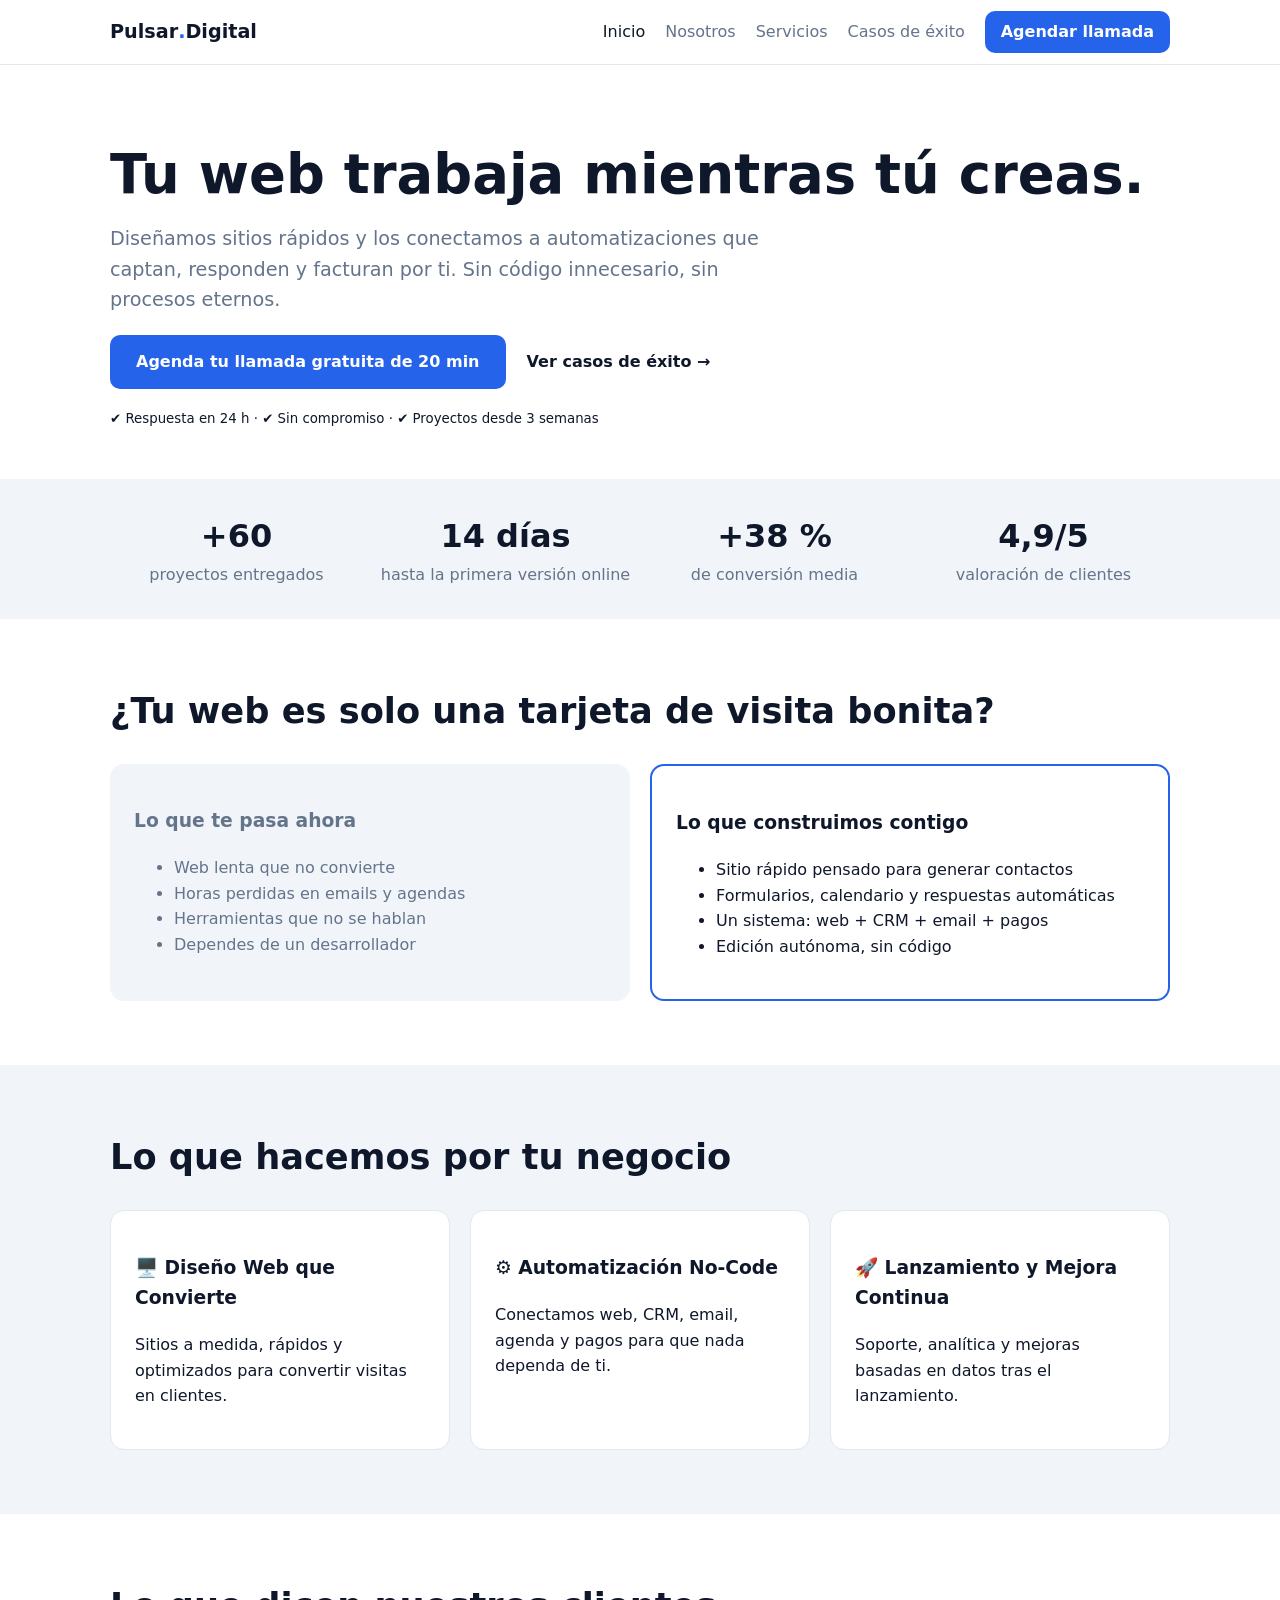
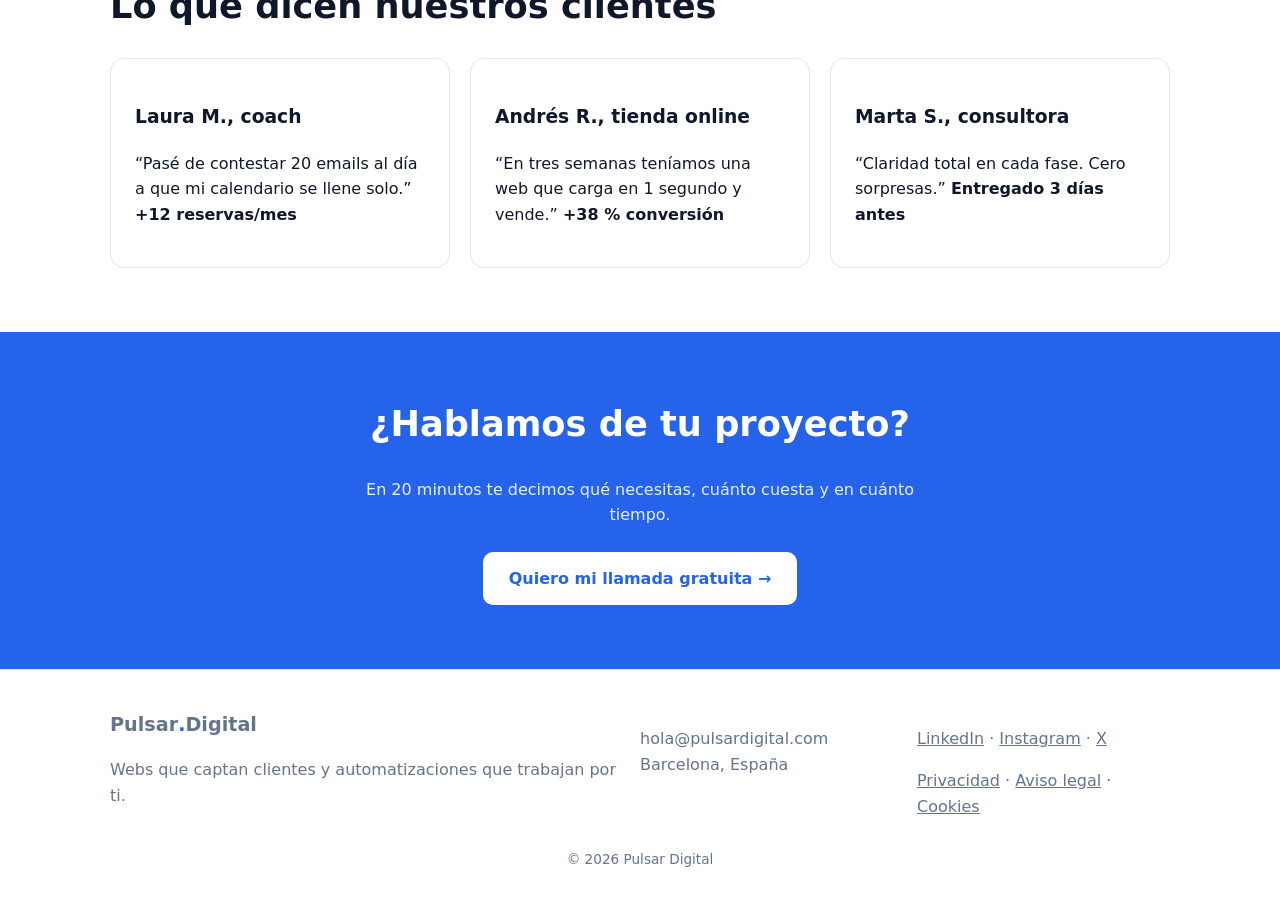
==== index.html @ 140782b7 "Add files via upload" ====
<!DOCTYPE html>
<html lang="es"><head><meta charset="utf-8">
<meta name="viewport" content="width=device-width,initial-scale=1">
<title>Webs que captan clientes | Pulsar Digital</title><meta name="description" content="Diseño web y automatización no-code para emprendedores y pymes.">
<link rel="stylesheet" href="css/styles.css"></head><body>
<header class="hd"><div class="wrap bar"><a class="logo" href="index.html">Pulsar<b>.</b>Digital</a>
<button id="mb" aria-label="Menú">☰</button><nav id="nav"><a href="index.html" class=on>Inicio</a><a href="nosotros.html">Nosotros</a><a href="servicios.html">Servicios</a><a href="casos.html">Casos de éxito</a><a class="btn sm" href="contacto.html">Agendar llamada</a></nav></div></header>
<main><section class="hero"><div class="wrap"><h1>Tu web trabaja mientras tú creas.</h1>
<p class="lead">Diseñamos sitios rápidos y los conectamos a automatizaciones que captan, responden y facturan por ti. Sin código innecesario, sin procesos eternos.</p>
<p><a class="btn" href="contacto.html">Agenda tu llamada gratuita de 20 min</a> <a class="lnk" href="casos.html">Ver casos de éxito →</a></p>
<small>✔ Respuesta en 24 h · ✔ Sin compromiso · ✔ Proyectos desde 3 semanas</small></div></section>
<section class="stats"><div class="wrap grid4"><div><b>+60</b>proyectos entregados</div><div><b>14 días</b>hasta la primera versión online</div><div><b>+38 %</b>de conversión media</div><div><b>4,9/5</b>valoración de clientes</div></div></section>
<section><div class="wrap"><h2>¿Tu web es solo una tarjeta de visita bonita?</h2>
<div class="vs"><div class="no"><h3>Lo que te pasa ahora</h3><ul><li>Web lenta que no convierte</li><li>Horas perdidas en emails y agendas</li><li>Herramientas que no se hablan</li><li>Dependes de un desarrollador</li></ul></div>
<div class="yes"><h3>Lo que construimos contigo</h3><ul><li>Sitio rápido pensado para generar contactos</li><li>Formularios, calendario y respuestas automáticas</li><li>Un sistema: web + CRM + email + pagos</li><li>Edición autónoma, sin código</li></ul></div></div></div></section>
<section class="alt"><div class="wrap"><h2>Lo que hacemos por tu negocio</h2><div class="grid"><article class="card"><h3>🖥️ Diseño Web que Convierte</h3><p>Sitios a medida, rápidos y optimizados para convertir visitas en clientes.</p></article><article class="card"><h3>⚙️ Automatización No-Code</h3><p>Conectamos web, CRM, email, agenda y pagos para que nada dependa de ti.</p></article><article class="card"><h3>🚀 Lanzamiento y Mejora Continua</h3><p>Soporte, analítica y mejoras basadas en datos tras el lanzamiento.</p></article></div></div></section>
<section><div class="wrap"><h2>Lo que dicen nuestros clientes</h2><div class="grid"><article class="card"><h3>Laura M., coach</h3><p>“Pasé de contestar 20 emails al día a que mi calendario se llene solo.” <b>+12 reservas/mes</b></p></article><article class="card"><h3>Andrés R., tienda online</h3><p>“En tres semanas teníamos una web que carga en 1 segundo y vende.” <b>+38 % conversión</b></p></article><article class="card"><h3>Marta S., consultora</h3><p>“Claridad total en cada fase. Cero sorpresas.” <b>Entregado 3 días antes</b></p></article></div></div></section>
<section class="cta"><div class="wrap"><h2>¿Hablamos de tu proyecto?</h2><p>En 20 minutos te decimos qué necesitas, cuánto cuesta y en cuánto tiempo.</p><a class="btn inv" href="contacto.html">Quiero mi llamada gratuita →</a></div></section></main>
<footer><div class="wrap ft"><div><a class="logo" href="index.html">Pulsar<b>.</b>Digital</a><p>Webs que captan clientes y automatizaciones que trabajan por ti.</p></div>
<div><p>hola@pulsardigital.com<br>Barcelona, España</p></div>
<div><p><a href="#">LinkedIn</a> · <a href="#">Instagram</a> · <a href="#">X</a></p><p><a href="#">Privacidad</a> · <a href="#">Aviso legal</a> · <a href="#">Cookies</a></p></div></div>
<p class="c">© <span id="y"></span> Pulsar Digital</p></footer>
<script src="js/main.js"></script></body></html>
---- css/styles.css ----
:root{--bg:#fff;--fg:#0f172a;--mut:#64748b;--pri:#2563eb;--alt:#f1f5f9;--bd:#e2e8f0}
@media(prefers-color-scheme:dark){:root{--bg:#0b1120;--fg:#f1f5f9;--mut:#94a3b8;--alt:#111a2e;--bd:#1e293b;--pri:#3b82f6}}
*{box-sizing:border-box}body{margin:0;font:16px/1.6 system-ui,-apple-system,Segoe UI,sans-serif;background:var(--bg);color:var(--fg)}
.wrap{max-width:1100px;margin:auto;padding:0 20px}.narrow{max-width:720px}
section{padding:64px 0}.alt{background:var(--alt)}h1{font-size:clamp(2rem,5vw,3.4rem);line-height:1.1;margin:0 0 16px}h2{font-size:clamp(1.5rem,3vw,2.2rem);margin:0 0 24px}
.lead{font-size:1.2rem;color:var(--mut);max-width:680px}a{color:inherit}
.hd{position:sticky;top:0;background:var(--bg);border-bottom:1px solid var(--bd);z-index:9}.bar{display:flex;align-items:center;justify-content:space-between;height:64px}
.logo{font-weight:800;text-decoration:none;font-size:1.2rem}.logo b{color:var(--pri)}nav{display:flex;gap:20px;align-items:center}nav a{text-decoration:none;color:var(--mut)}nav a.on{color:var(--fg)}#mb{display:none;background:none;border:0;font-size:1.5rem;color:var(--fg)}
.btn{display:inline-block;background:var(--pri);color:#fff!important;padding:14px 26px;border-radius:10px;font-weight:600;text-decoration:none;border:0;cursor:pointer;font-size:1rem}.btn.sm{padding:8px 16px}.btn.inv{background:#fff;color:var(--pri)!important}
.lnk{margin-left:16px;font-weight:600;text-decoration:none}.hero{padding:80px 0 48px}
.stats{background:var(--alt);padding:32px 0}.grid4{display:grid;grid-template-columns:repeat(4,1fr);gap:16px;text-align:center;color:var(--mut)}.grid4 b{display:block;font-size:2rem;color:var(--fg)}
.grid{display:grid;grid-template-columns:repeat(auto-fit,minmax(260px,1fr));gap:20px}.card{border:1px solid var(--bd);border-radius:14px;padding:24px;background:var(--bg)}.card:hover{box-shadow:0 8px 24px rgba(0,0,0,.08)}.card.big{padding:28px}.pr{color:var(--pri);font-weight:700}
.vs{display:grid;grid-template-columns:1fr 1fr;gap:20px}.vs>div{padding:24px;border-radius:14px}.no{background:var(--alt);color:var(--mut)}.yes{border:2px solid var(--pri)}
blockquote{border-left:4px solid var(--pri);margin:24px 0;padding:8px 20px;color:var(--mut)}
.cta{background:var(--pri);color:#fff;text-align:center}.cta p{opacity:.9;max-width:600px;margin:0 auto 24px}
details{border:1px solid var(--bd);border-radius:10px;padding:14px 18px;margin-bottom:10px;background:var(--bg)}summary{cursor:pointer;font-weight:600}
.two{display:grid;grid-template-columns:3fr 2fr;gap:40px}.form{display:grid;gap:16px}label{display:grid;gap:6px;font-weight:600}.chk,fieldset label{display:flex;gap:8px;font-weight:400}
input,select,textarea{font:inherit;padding:12px;border:1px solid var(--bd);border-radius:8px;background:var(--bg);color:var(--fg)}input[type=checkbox]{padding:0}fieldset{border:1px solid var(--bd);border-radius:8px}
footer{border-top:1px solid var(--bd);padding:40px 0 16px;color:var(--mut)}.ft{display:grid;grid-template-columns:2fr 1fr 1fr;gap:24px}.c{text-align:center;font-size:.85rem}
@media(max-width:760px){#mb{display:block}nav{display:none;position:absolute;top:64px;left:0;right:0;background:var(--bg);flex-direction:column;padding:20px;border-bottom:1px solid var(--bd)}nav.open{display:flex}.grid4,.vs,.two,.ft{grid-template-columns:1fr}}
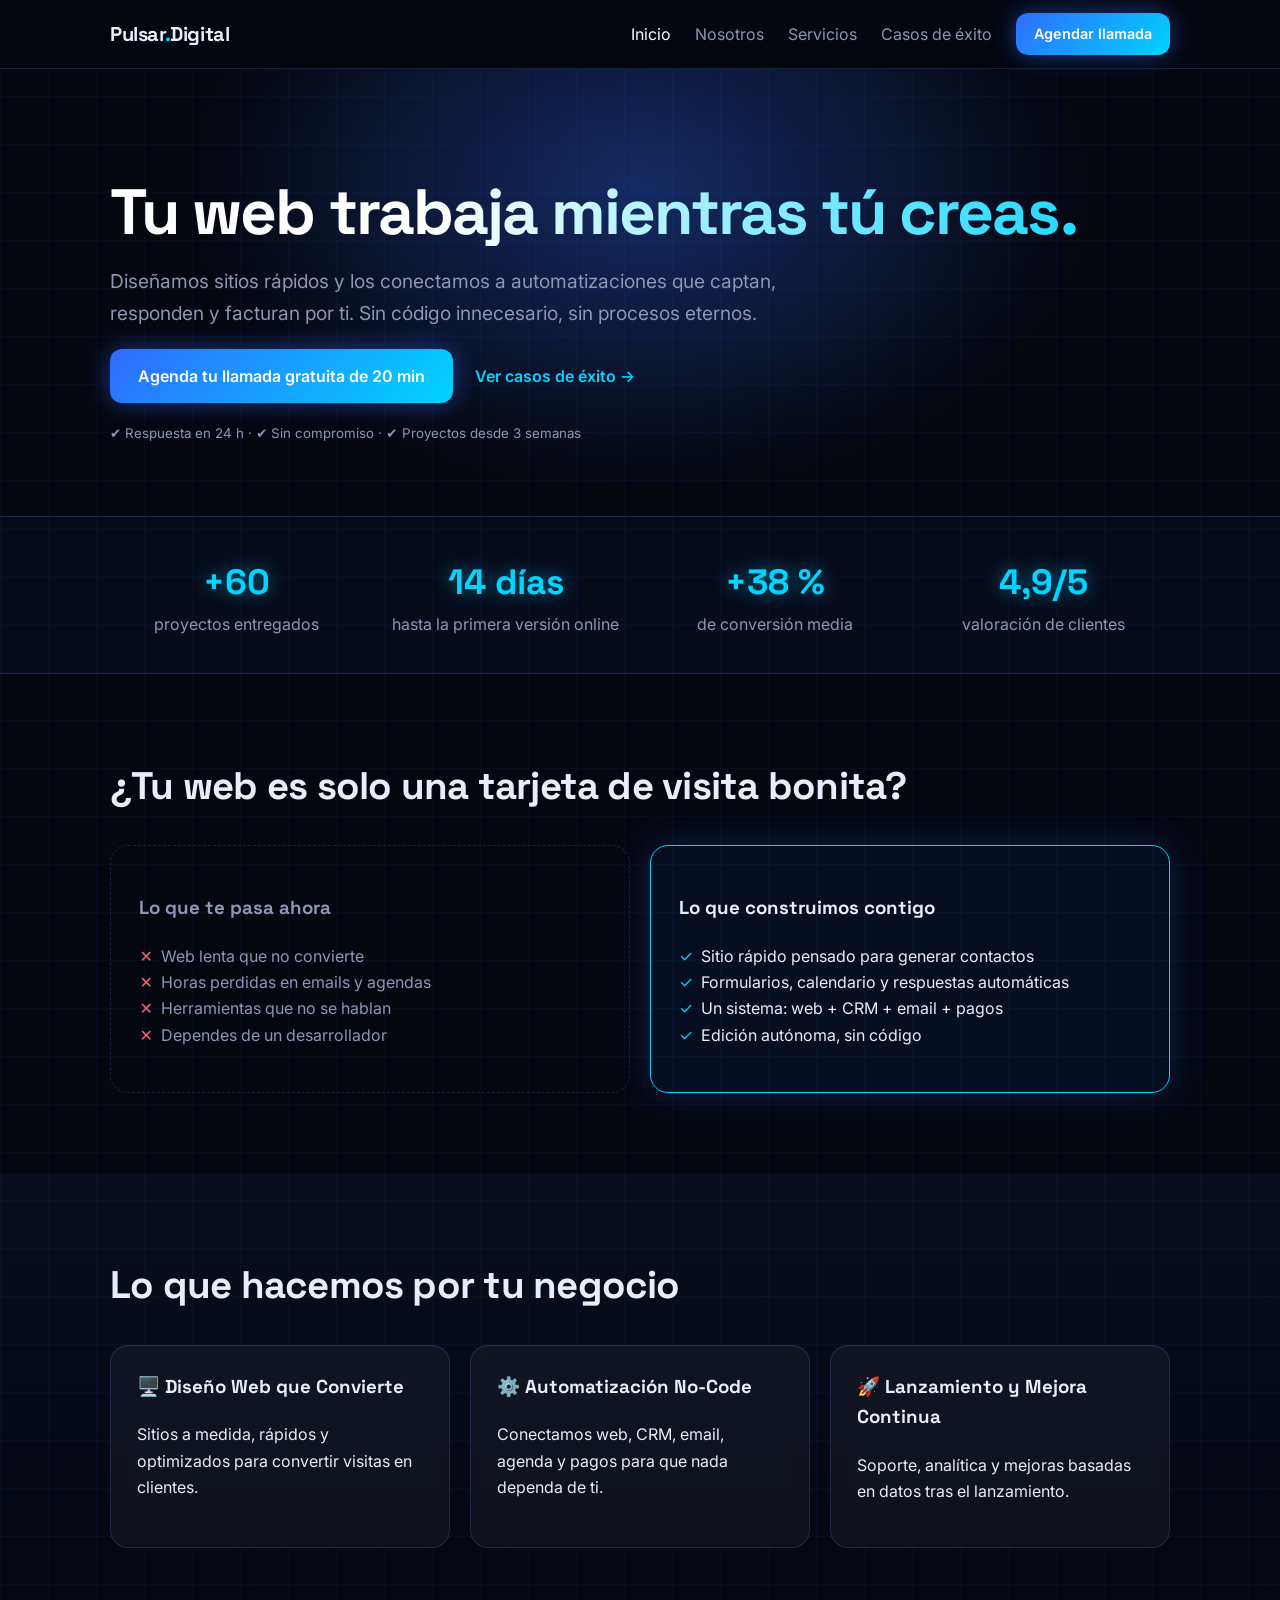
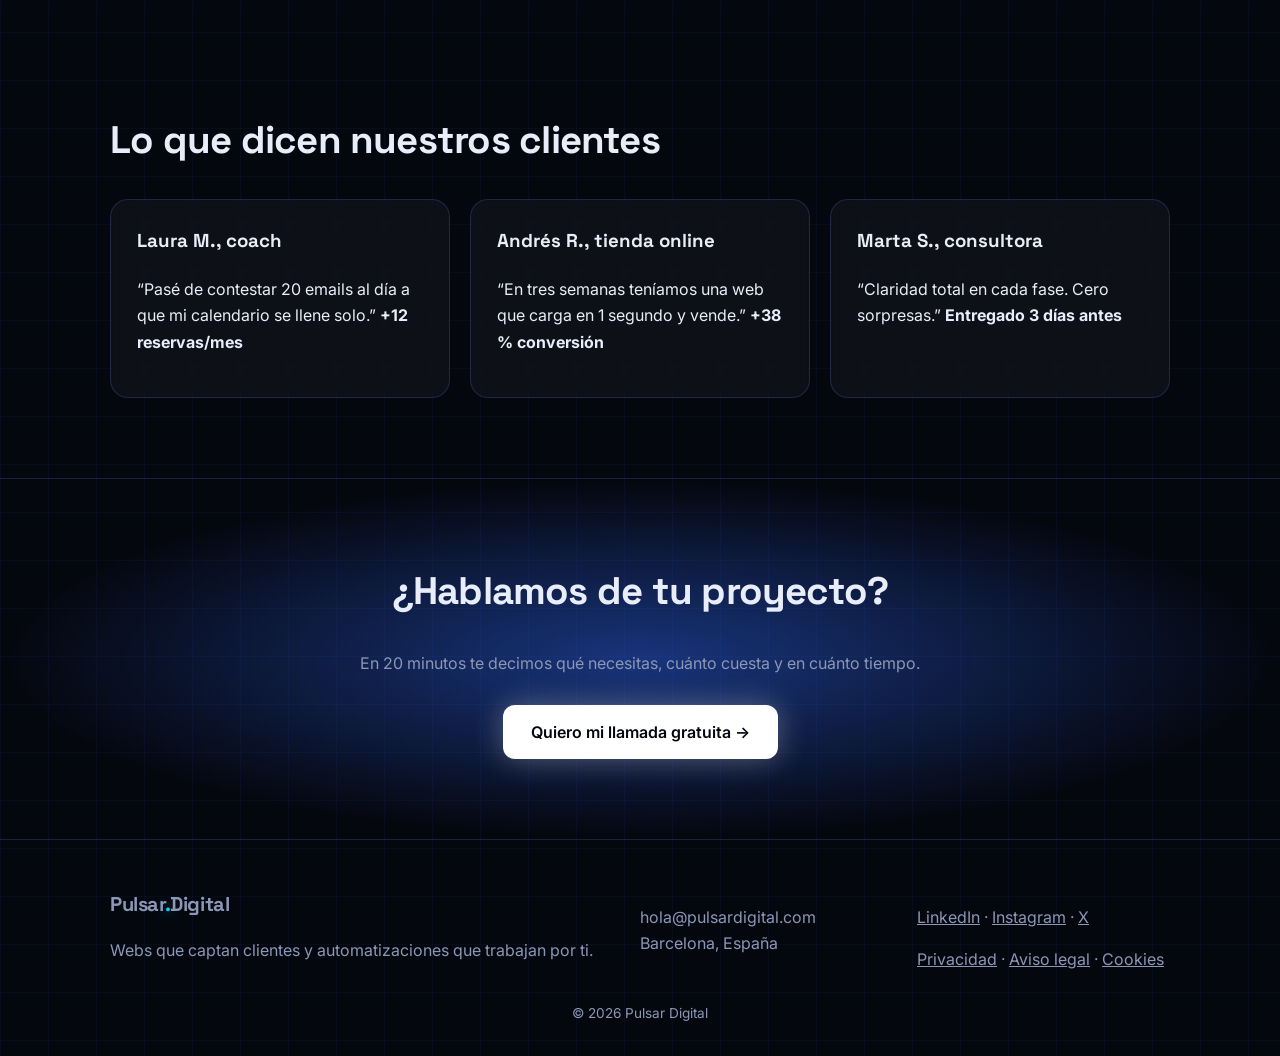
==== commit b6a8a17f: "Add files via upload" ====
--- a/index.html
+++ b/index.html
@@ -2,7 +2,7 @@
 <html lang="es"><head><meta charset="utf-8">
 <meta name="viewport" content="width=device-width,initial-scale=1">
 <title>Webs que captan clientes | Pulsar Digital</title><meta name="description" content="Diseño web y automatización no-code para emprendedores y pymes.">
-<link rel="stylesheet" href="css/styles.css"></head><body>
+<link rel="preconnect" href="https://fonts.googleapis.com"><link rel="stylesheet" href="https://fonts.googleapis.com/css2?family=Inter:wght@400;500;600&family=Space+Grotesk:wght@500;700&display=swap"><link rel="stylesheet" href="css/styles.css"></head><body>
 <header class="hd"><div class="wrap bar"><a class="logo" href="index.html">Pulsar<b>.</b>Digital</a>
 <button id="mb" aria-label="Menú">☰</button><nav id="nav"><a href="index.html" class=on>Inicio</a><a href="nosotros.html">Nosotros</a><a href="servicios.html">Servicios</a><a href="casos.html">Casos de éxito</a><a class="btn sm" href="contacto.html">Agendar llamada</a></nav></div></header>
 <main><section class="hero"><div class="wrap"><h1>Tu web trabaja mientras tú creas.</h1>
--- a/css/styles.css
+++ b/css/styles.css
@@ -1,20 +1,34 @@
-:root{--bg:#fff;--fg:#0f172a;--mut:#64748b;--pri:#2563eb;--alt:#f1f5f9;--bd:#e2e8f0}
-@media(prefers-color-scheme:dark){:root{--bg:#0b1120;--fg:#f1f5f9;--mut:#94a3b8;--alt:#111a2e;--bd:#1e293b;--pri:#3b82f6}}
-*{box-sizing:border-box}body{margin:0;font:16px/1.6 system-ui,-apple-system,Segoe UI,sans-serif;background:var(--bg);color:var(--fg)}
+:root{--bg:#05070f;--fg:#e8edf9;--mut:#8b97b5;--pri:#2f6bff;--glow:#00d4ff;--card:rgba(255,255,255,.04);--bd:rgba(120,150,255,.18)}
+*{box-sizing:border-box}html{scroll-behavior:smooth}
+body{margin:0;font:16px/1.65 Inter,system-ui,sans-serif;background:var(--bg);color:var(--fg);background-image:linear-gradient(rgba(47,107,255,.05) 1px,transparent 1px),linear-gradient(90deg,rgba(47,107,255,.05) 1px,transparent 1px);background-size:48px 48px}
+h1,h2,h3,.logo,.grid4 b{font-family:'Space Grotesk',sans-serif}
 .wrap{max-width:1100px;margin:auto;padding:0 20px}.narrow{max-width:720px}
-section{padding:64px 0}.alt{background:var(--alt)}h1{font-size:clamp(2rem,5vw,3.4rem);line-height:1.1;margin:0 0 16px}h2{font-size:clamp(1.5rem,3vw,2.2rem);margin:0 0 24px}
-.lead{font-size:1.2rem;color:var(--mut);max-width:680px}a{color:inherit}
-.hd{position:sticky;top:0;background:var(--bg);border-bottom:1px solid var(--bd);z-index:9}.bar{display:flex;align-items:center;justify-content:space-between;height:64px}
-.logo{font-weight:800;text-decoration:none;font-size:1.2rem}.logo b{color:var(--pri)}nav{display:flex;gap:20px;align-items:center}nav a{text-decoration:none;color:var(--mut)}nav a.on{color:var(--fg)}#mb{display:none;background:none;border:0;font-size:1.5rem;color:var(--fg)}
-.btn{display:inline-block;background:var(--pri);color:#fff!important;padding:14px 26px;border-radius:10px;font-weight:600;text-decoration:none;border:0;cursor:pointer;font-size:1rem}.btn.sm{padding:8px 16px}.btn.inv{background:#fff;color:var(--pri)!important}
-.lnk{margin-left:16px;font-weight:600;text-decoration:none}.hero{padding:80px 0 48px}
-.stats{background:var(--alt);padding:32px 0}.grid4{display:grid;grid-template-columns:repeat(4,1fr);gap:16px;text-align:center;color:var(--mut)}.grid4 b{display:block;font-size:2rem;color:var(--fg)}
-.grid{display:grid;grid-template-columns:repeat(auto-fit,minmax(260px,1fr));gap:20px}.card{border:1px solid var(--bd);border-radius:14px;padding:24px;background:var(--bg)}.card:hover{box-shadow:0 8px 24px rgba(0,0,0,.08)}.card.big{padding:28px}.pr{color:var(--pri);font-weight:700}
-.vs{display:grid;grid-template-columns:1fr 1fr;gap:20px}.vs>div{padding:24px;border-radius:14px}.no{background:var(--alt);color:var(--mut)}.yes{border:2px solid var(--pri)}
-blockquote{border-left:4px solid var(--pri);margin:24px 0;padding:8px 20px;color:var(--mut)}
-.cta{background:var(--pri);color:#fff;text-align:center}.cta p{opacity:.9;max-width:600px;margin:0 auto 24px}
-details{border:1px solid var(--bd);border-radius:10px;padding:14px 18px;margin-bottom:10px;background:var(--bg)}summary{cursor:pointer;font-weight:600}
-.two{display:grid;grid-template-columns:3fr 2fr;gap:40px}.form{display:grid;gap:16px}label{display:grid;gap:6px;font-weight:600}.chk,fieldset label{display:flex;gap:8px;font-weight:400}
-input,select,textarea{font:inherit;padding:12px;border:1px solid var(--bd);border-radius:8px;background:var(--bg);color:var(--fg)}input[type=checkbox]{padding:0}fieldset{border:1px solid var(--bd);border-radius:8px}
-footer{border-top:1px solid var(--bd);padding:40px 0 16px;color:var(--mut)}.ft{display:grid;grid-template-columns:2fr 1fr 1fr;gap:24px}.c{text-align:center;font-size:.85rem}
-@media(max-width:760px){#mb{display:block}nav{display:none;position:absolute;top:64px;left:0;right:0;background:var(--bg);flex-direction:column;padding:20px;border-bottom:1px solid var(--bd)}nav.open{display:flex}.grid4,.vs,.two,.ft{grid-template-columns:1fr}}
+section{padding:80px 0;position:relative}.alt{background:linear-gradient(180deg,rgba(47,107,255,.07),transparent)}
+h1{font-size:clamp(2.2rem,6vw,4rem);line-height:1.05;margin:0 0 20px;letter-spacing:-.03em;background:linear-gradient(90deg,#fff 30%,var(--glow));-webkit-background-clip:text;background-clip:text;color:transparent}
+h2{font-size:clamp(1.6rem,3.5vw,2.4rem);margin:0 0 28px;letter-spacing:-.02em}
+.lead{font-size:1.2rem;color:var(--mut);max-width:680px}a{color:inherit}small{color:var(--mut)}
+.hd{position:sticky;top:0;background:rgba(5,7,15,.75);backdrop-filter:blur(14px);border-bottom:1px solid var(--bd);z-index:9}
+.bar{display:flex;align-items:center;justify-content:space-between;height:68px}
+.logo{font-weight:700;text-decoration:none;font-size:1.25rem;letter-spacing:-.02em}.logo b{color:var(--glow);text-shadow:0 0 12px var(--glow)}
+nav{display:flex;gap:24px;align-items:center}nav a{text-decoration:none;color:var(--mut);transition:.2s}nav a:hover,nav a.on{color:#fff}#mb{display:none;background:none;border:0;font-size:1.5rem;color:#fff}
+.btn{display:inline-block;background:linear-gradient(135deg,var(--pri),var(--glow));color:#fff!important;padding:14px 28px;border-radius:12px;font-weight:600;text-decoration:none;border:0;cursor:pointer;font-size:1rem;box-shadow:0 0 24px rgba(47,107,255,.5);transition:.25s}
+.btn:hover{transform:translateY(-2px);box-shadow:0 0 40px rgba(0,212,255,.7)}.btn.sm{padding:9px 18px;font-size:.9rem}
+.btn.inv{background:#fff;color:#05070f!important;box-shadow:0 0 30px rgba(255,255,255,.3)}
+.lnk{margin-left:18px;font-weight:600;text-decoration:none;color:var(--glow)}
+.hero{padding:110px 0 70px;overflow:hidden}.hero::before{content:"";position:absolute;top:-180px;left:50%;width:900px;height:600px;transform:translateX(-50%);background:radial-gradient(closest-side,rgba(47,107,255,.35),transparent);pointer-events:none}
+.hero .wrap{position:relative}
+.stats{padding:36px 0;border-block:1px solid var(--bd);background:rgba(47,107,255,.05)}
+.grid4{display:grid;grid-template-columns:repeat(4,1fr);gap:16px;text-align:center;color:var(--mut)}.grid4 b{display:block;font-size:2.2rem;color:var(--glow);text-shadow:0 0 18px rgba(0,212,255,.5)}
+.grid{display:grid;grid-template-columns:repeat(auto-fit,minmax(260px,1fr));gap:20px}
+.card{border:1px solid var(--bd);border-radius:18px;padding:26px;background:var(--card);backdrop-filter:blur(8px);transition:.3s}
+.card:hover{border-color:var(--glow);transform:translateY(-4px);box-shadow:0 0 32px rgba(47,107,255,.3)}.card h3{margin-top:0}.card.big{padding:30px}.card li{color:var(--mut)}.pr{color:var(--glow);font-weight:700}
+.vs{display:grid;grid-template-columns:1fr 1fr;gap:20px}.vs>div{padding:28px;border-radius:18px}.no{border:1px dashed var(--bd);color:var(--mut)}.yes{border:1px solid var(--glow);background:rgba(47,107,255,.08);box-shadow:0 0 36px rgba(47,107,255,.25)}
+.no li::marker{content:"✕  ";color:#ff5d73}.yes li::marker{content:"✓  ";color:var(--glow)}ul{padding-left:22px}
+blockquote{border-left:3px solid var(--glow);margin:28px 0;padding:10px 22px;color:var(--mut);background:var(--card);border-radius:0 12px 12px 0}
+.cta{text-align:center;background:radial-gradient(ellipse at center,rgba(47,107,255,.45),transparent 70%);border-top:1px solid var(--bd)}.cta p{color:var(--mut);max-width:600px;margin:0 auto 28px}
+details{border:1px solid var(--bd);border-radius:12px;padding:16px 20px;margin-bottom:12px;background:var(--card)}details[open]{border-color:var(--glow)}summary{cursor:pointer;font-weight:600}details p{color:var(--mut);margin-bottom:0}
+.two{display:grid;grid-template-columns:3fr 2fr;gap:48px}.form{display:grid;gap:18px}label{display:grid;gap:6px;font-weight:600}.chk,fieldset label{display:flex;gap:8px;font-weight:400;color:var(--mut)}
+input,select,textarea{font:inherit;padding:13px;border:1px solid var(--bd);border-radius:10px;background:rgba(255,255,255,.05);color:#fff}
+input:focus,select:focus,textarea:focus{outline:0;border-color:var(--glow);box-shadow:0 0 0 3px rgba(0,212,255,.2)}input[type=checkbox]{padding:0}select option{background:#0b1120}fieldset{border:1px solid var(--bd);border-radius:10px}
+footer{border-top:1px solid var(--bd);padding:48px 0 18px;color:var(--mut)}.ft{display:grid;grid-template-columns:2fr 1fr 1fr;gap:24px}.c{text-align:center;font-size:.85rem}
+@media(max-width:760px){#mb{display:block}nav{display:none;position:absolute;top:68px;left:0;right:0;background:#05070f;flex-direction:column;padding:22px;border-bottom:1px solid var(--bd)}nav.open{display:flex}.grid4,.vs,.two,.ft{grid-template-columns:1fr}section{padding:56px 0}.hero{padding:70px 0 40px}}
